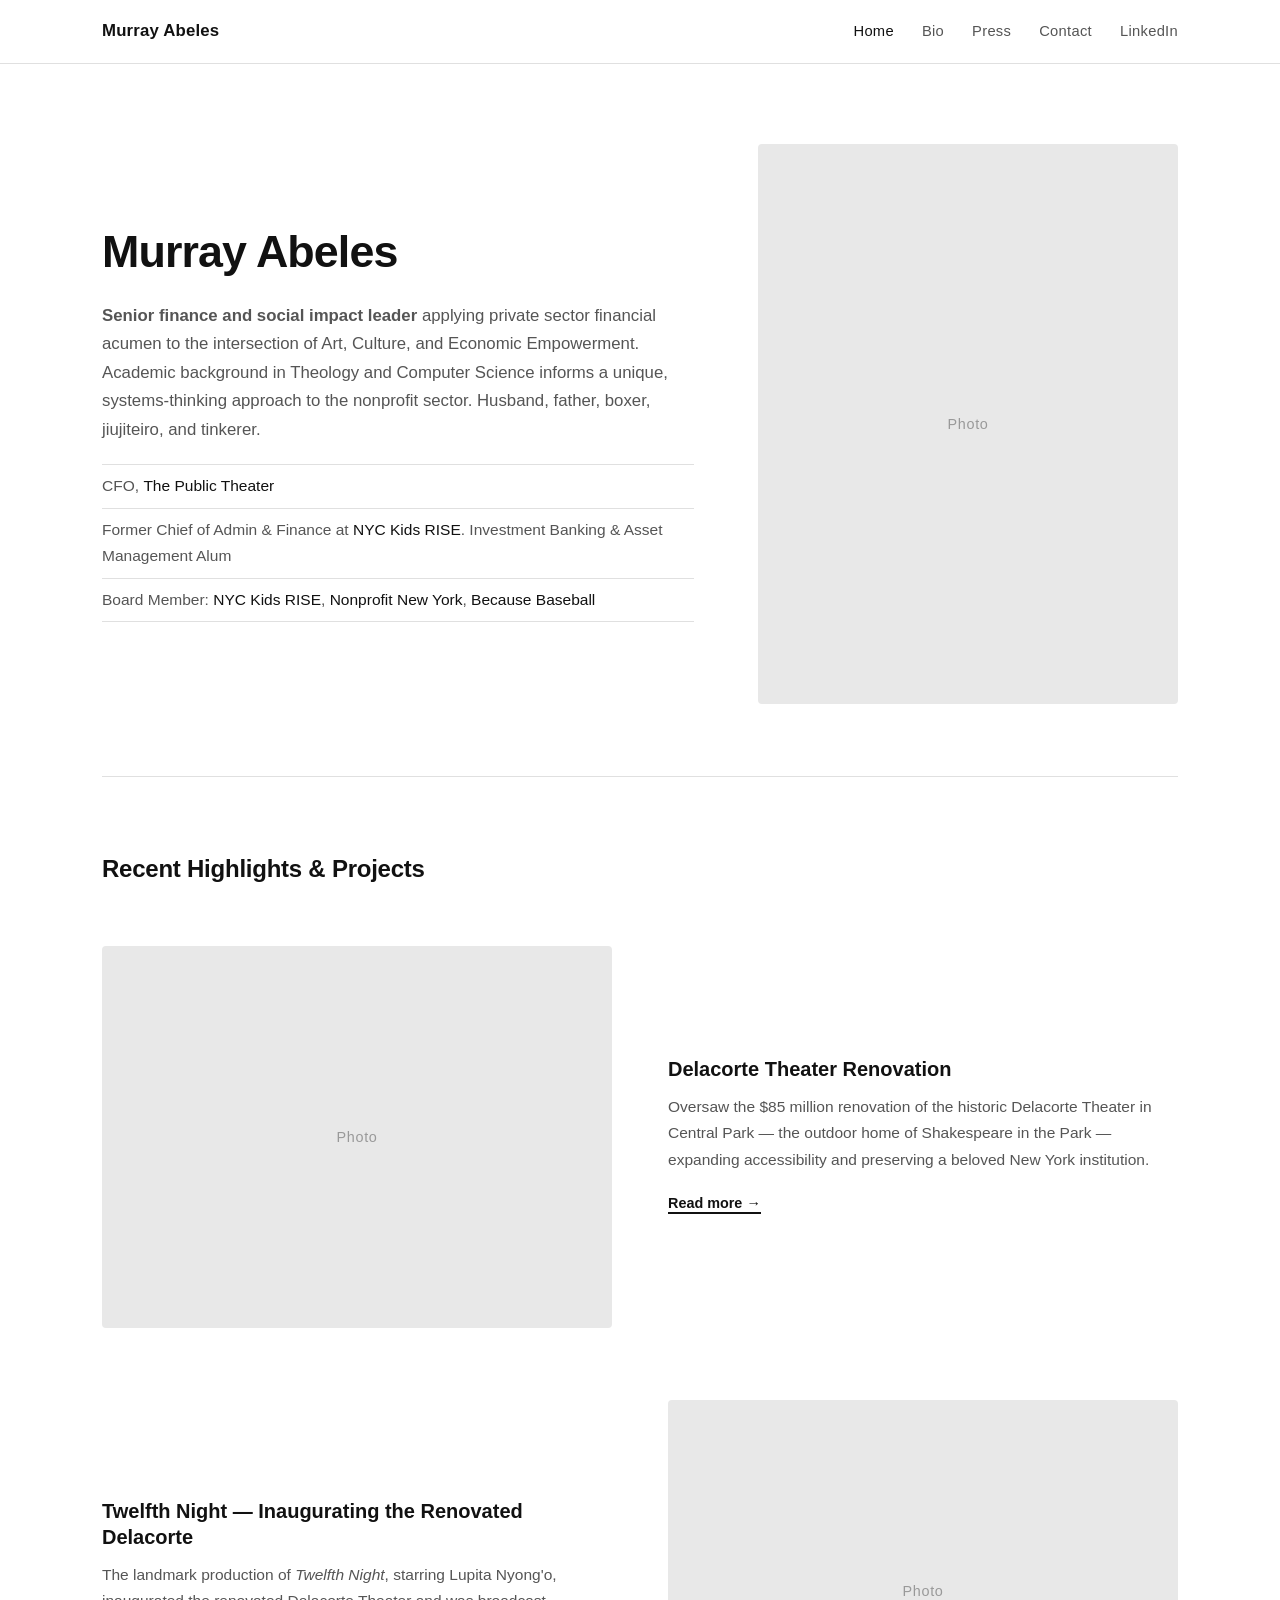
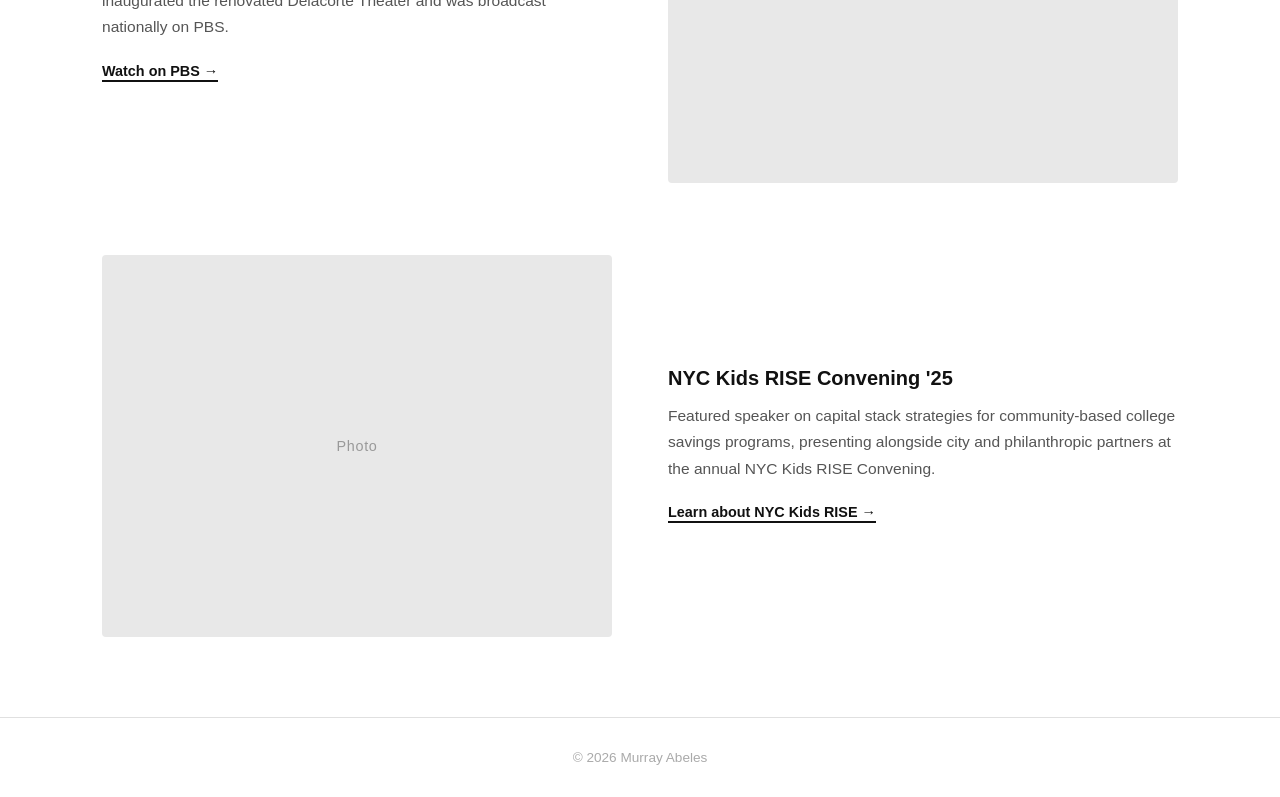
==== index.html @ f6b9f56a "Initial static site — murrayabeles.com clone Squarespace-style layout with sticky header, hero secti" ====
<!DOCTYPE html>
<html lang="en">
<head>
    <meta charset="UTF-8">
    <meta name="viewport" content="width=device-width, initial-scale=1.0">
    <title>Murray Abeles</title>
    <link rel="stylesheet" href="css/style.css">
</head>
<body>
    <header>
        <div class="header-inner">
            <a href="index.html" class="site-name">Murray Abeles</a>
            <nav>
                <a href="index.html" class="active">Home</a>
                <a href="bio.html">Bio</a>
                <a href="press.html">Press</a>
                <a href="contact.html">Contact</a>
                <a href="https://www.linkedin.com/in/murrayabeles/" target="_blank">LinkedIn</a>
            </nav>
        </div>
    </header>

    <main class="page">
        <section class="hero">
            <div class="hero-text">
                <h1>Murray Abeles</h1>
                <p><strong>Senior finance and social impact leader</strong> applying private sector financial acumen to the intersection of Art, Culture, and Economic Empowerment. Academic background in Theology and Computer Science informs a unique, systems-thinking approach to the nonprofit sector. Husband, father, boxer, jiujiteiro, and tinkerer.</p>
                <ul>
                    <li>CFO, <a href="https://publictheater.org/" target="_blank">The Public Theater</a></li>
                    <li>Former Chief of Admin &amp; Finance at <a href="https://nyckidsrise.org/" target="_blank">NYC Kids RISE</a>. Investment Banking &amp; Asset Management Alum</li>
                    <li>Board Member: <a href="http://nyckidsrise.org/about/" target="_blank">NYC Kids RISE</a>, <a href="https://www.nonprofitnewyork.org/" target="_blank">Nonprofit New York</a>, <a href="https://www.becausebaseball.org/" target="_blank">Because Baseball</a></li>
                </ul>
            </div>
            <div class="hero-photo">Photo</div>
        </section>

        <hr class="section-divider">

        <section class="featured-section">
            <h2>Recent Highlights &amp; Projects</h2>

            <div class="project-block">
                <div class="project-image">Photo</div>
                <div class="project-text">
                    <h3>Delacorte Theater Renovation</h3>
                    <p>Oversaw the $85 million renovation of the historic Delacorte Theater in Central Park — the outdoor home of Shakespeare in the Park — expanding accessibility and preserving a beloved New York institution.</p>
                    <a href="https://www.nytimes.com/2025/08/07/theater/delacorte-shakespeare-renovation.html" target="_blank">Read more &rarr;</a>
                </div>
            </div>

            <div class="project-block reverse">
                <div class="project-image">Photo</div>
                <div class="project-text">
                    <h3>Twelfth Night — Inaugurating the Renovated Delacorte</h3>
                    <p>The landmark production of <em>Twelfth Night</em>, starring Lupita Nyong'o, inaugurated the renovated Delacorte Theater and was broadcast nationally on PBS.</p>
                    <a href="https://www.pbs.org/wnet/gperf/twelfth-night-about/17254/" target="_blank">Watch on PBS &rarr;</a>
                </div>
            </div>

            <div class="project-block">
                <div class="project-image">Photo</div>
                <div class="project-text">
                    <h3>NYC Kids RISE Convening '25</h3>
                    <p>Featured speaker on capital stack strategies for community-based college savings programs, presenting alongside city and philanthropic partners at the annual NYC Kids RISE Convening.</p>
                    <a href="https://nyckidsrise.org/" target="_blank">Learn about NYC Kids RISE &rarr;</a>
                </div>
            </div>
        </section>
    </main>

    <footer>
        <p>&copy; 2026 Murray Abeles</p>
    </footer>
</body>
</html>
---- css/style.css ----
/* =========================================
   Base & Reset
   ========================================= */
*, *::before, *::after {
    box-sizing: border-box;
    margin: 0;
    padding: 0;
}

:root {
    --max-width: 1140px;
    --color-bg: #fff;
    --color-text: #111;
    --color-muted: #555;
    --color-border: #e0e0e0;
    --color-accent: #111;
    --font: -apple-system, BlinkMacSystemFont, "Segoe UI", Roboto, Helvetica, Arial, sans-serif;
    --header-height: 64px;
}

html {
    scroll-behavior: smooth;
}

body {
    font-family: var(--font);
    background: var(--color-bg);
    color: var(--color-text);
    line-height: 1.7;
    font-size: 17px;
}

/* =========================================
   Header & Nav
   ========================================= */
header {
    position: sticky;
    top: 0;
    z-index: 100;
    height: var(--header-height);
    background: rgba(255, 255, 255, 0.85);
    backdrop-filter: blur(12px);
    -webkit-backdrop-filter: blur(12px);
    border-bottom: 1px solid var(--color-border);
    display: flex;
    align-items: center;
}

header .header-inner {
    width: 100%;
    max-width: var(--max-width);
    margin: 0 auto;
    padding: 0 32px;
    display: flex;
    align-items: center;
    justify-content: space-between;
}

header .site-name {
    font-size: 1.05rem;
    font-weight: 600;
    letter-spacing: 0.01em;
    text-decoration: none;
    color: var(--color-text);
}

nav {
    display: flex;
    align-items: center;
    gap: 28px;
}

nav a {
    color: var(--color-muted);
    text-decoration: none;
    font-size: 0.92rem;
    font-weight: 500;
    letter-spacing: 0.02em;
    transition: color 0.2s;
}

nav a:hover,
nav a.active {
    color: var(--color-text);
}

/* =========================================
   Page Wrapper
   ========================================= */
.page {
    max-width: var(--max-width);
    margin: 0 auto;
    padding: 0 32px;
}

/* =========================================
   Hero (Home)
   ========================================= */
.hero {
    display: grid;
    grid-template-columns: 1fr 420px;
    gap: 64px;
    align-items: center;
    padding: 80px 0 72px;
}

.hero-text h1 {
    font-size: 2.8rem;
    font-weight: 700;
    line-height: 1.15;
    margin-bottom: 24px;
    letter-spacing: -0.02em;
}

.hero-text p {
    font-size: 1.05rem;
    color: var(--color-muted);
    margin-bottom: 20px;
}

.hero-text ul {
    list-style: none;
    padding: 0;
}

.hero-text ul li {
    padding: 8px 0;
    border-top: 1px solid var(--color-border);
    font-size: 0.97rem;
    color: var(--color-muted);
}

.hero-text ul li:last-child {
    border-bottom: 1px solid var(--color-border);
}

.hero-text ul li a {
    color: var(--color-text);
    text-decoration: none;
    font-weight: 500;
}

.hero-text ul li a:hover {
    text-decoration: underline;
}

.hero-photo {
    background: #e8e8e8;
    border-radius: 4px;
    aspect-ratio: 3/4;
    display: flex;
    align-items: center;
    justify-content: center;
    color: #999;
    font-size: 0.9rem;
    letter-spacing: 0.05em;
}

/* =========================================
   Section Divider
   ========================================= */
.section-divider {
    border: none;
    border-top: 1px solid var(--color-border);
    margin: 0;
}

/* =========================================
   Featured Projects (Home)
   ========================================= */
.featured-section {
    padding: 72px 0 80px;
}

.featured-section h2 {
    font-size: 1.5rem;
    font-weight: 700;
    margin-bottom: 56px;
    letter-spacing: -0.01em;
}

.project-block {
    display: grid;
    grid-template-columns: 1fr 1fr;
    gap: 56px;
    align-items: center;
    margin-bottom: 72px;
}

.project-block:last-child {
    margin-bottom: 0;
}

/* Alternate: image on right */
.project-block.reverse {
    direction: rtl;
}

.project-block.reverse > * {
    direction: ltr;
}

.project-image {
    background: #e8e8e8;
    border-radius: 4px;
    aspect-ratio: 4/3;
    display: flex;
    align-items: center;
    justify-content: center;
    color: #999;
    font-size: 0.9rem;
    letter-spacing: 0.05em;
}

.project-text h3 {
    font-size: 1.25rem;
    font-weight: 700;
    margin-bottom: 12px;
    line-height: 1.3;
}

.project-text p {
    color: var(--color-muted);
    font-size: 0.97rem;
    margin-bottom: 16px;
}

.project-text a {
    color: var(--color-text);
    font-weight: 600;
    font-size: 0.9rem;
    text-decoration: none;
    border-bottom: 2px solid var(--color-text);
    padding-bottom: 1px;
    transition: opacity 0.2s;
}

.project-text a:hover {
    opacity: 0.6;
}

/* =========================================
   Interior Pages (Bio, Press)
   ========================================= */
.page-header {
    padding: 64px 0 40px;
    border-bottom: 1px solid var(--color-border);
    margin-bottom: 48px;
}

.page-header h1 {
    font-size: 2.2rem;
    font-weight: 700;
    letter-spacing: -0.02em;
}

.page-content {
    padding-bottom: 80px;
}

.page-content p {
    color: var(--color-muted);
    margin-bottom: 24px;
    max-width: 720px;
}

/* =========================================
   Press Page
   ========================================= */
.press-section {
    margin-bottom: 48px;
}

.press-section h2 {
    font-size: 1.1rem;
    font-weight: 700;
    text-transform: uppercase;
    letter-spacing: 0.08em;
    color: var(--color-muted);
    margin-bottom: 20px;
}

.press-section ul {
    list-style: none;
    padding: 0;
}

.press-section ul li {
    border-top: 1px solid var(--color-border);
    padding: 14px 0;
}

.press-section ul li:last-child {
    border-bottom: 1px solid var(--color-border);
}

.press-section ul li a {
    color: var(--color-text);
    text-decoration: none;
    font-size: 0.97rem;
    font-weight: 500;
}

.press-section ul li a:hover {
    text-decoration: underline;
}

.press-note {
    color: var(--color-muted);
    font-size: 0.92rem;
    margin-bottom: 20px;
}

/* =========================================
   Contact Page
   ========================================= */
.contact-wrap {
    padding: 64px 0 80px;
    display: grid;
    grid-template-columns: 1fr 560px;
    gap: 80px;
    align-items: start;
}

.contact-intro h1 {
    font-size: 2.2rem;
    font-weight: 700;
    letter-spacing: -0.02em;
    margin-bottom: 16px;
}

.contact-intro p {
    color: var(--color-muted);
    font-size: 0.97rem;
}

.contact-card {
    background: rgba(255, 255, 255, 0.9);
    border: 2px solid var(--color-border);
    border-radius: 20px;
    padding: 40px;
}

.contact-card .form-group {
    margin-bottom: 20px;
}

.contact-card label {
    display: block;
    font-size: 0.85rem;
    font-weight: 600;
    letter-spacing: 0.04em;
    text-transform: uppercase;
    color: var(--color-muted);
    margin-bottom: 6px;
}

.contact-card input,
.contact-card textarea {
    width: 100%;
    padding: 12px 14px;
    border: 1px solid var(--color-border);
    border-radius: 6px;
    font-family: var(--font);
    font-size: 0.97rem;
    color: var(--color-text);
    background: #fafafa;
    transition: border-color 0.2s;
}

.contact-card input:focus,
.contact-card textarea:focus {
    outline: none;
    border-color: #999;
    background: #fff;
}

.contact-card textarea {
    height: 140px;
    resize: vertical;
}

.contact-card button {
    width: 100%;
    padding: 14px;
    background: var(--color-text);
    color: #fff;
    border: none;
    border-radius: 6px;
    font-family: var(--font);
    font-size: 0.97rem;
    font-weight: 600;
    cursor: pointer;
    letter-spacing: 0.02em;
    transition: opacity 0.2s;
}

.contact-card button:hover {
    opacity: 0.75;
}

.static-note {
    margin-top: 14px;
    font-size: 0.82rem;
    color: #aaa;
    text-align: center;
}

/* =========================================
   Footer
   ========================================= */
footer {
    border-top: 1px solid var(--color-border);
    padding: 28px 32px;
    text-align: center;
    font-size: 0.85rem;
    color: #aaa;
}

/* =========================================
   Responsive
   ========================================= */
@media (max-width: 900px) {
    .hero {
        grid-template-columns: 1fr;
        padding: 48px 0 40px;
        gap: 40px;
    }

    .hero-photo {
        aspect-ratio: 16/9;
        max-height: 300px;
    }

    .hero-text h1 {
        font-size: 2rem;
    }

    .project-block,
    .project-block.reverse {
        grid-template-columns: 1fr;
        direction: ltr;
        gap: 24px;
    }

    .contact-wrap {
        grid-template-columns: 1fr;
        gap: 40px;
    }
}

@media (max-width: 600px) {
    :root {
        --header-height: 56px;
    }

    .page {
        padding: 0 20px;
    }

    header .header-inner {
        padding: 0 20px;
    }

    nav {
        gap: 16px;
    }

    nav a {
        font-size: 0.85rem;
    }

    .hero-text h1 {
        font-size: 1.7rem;
    }

    footer {
        padding: 20px;
    }
}
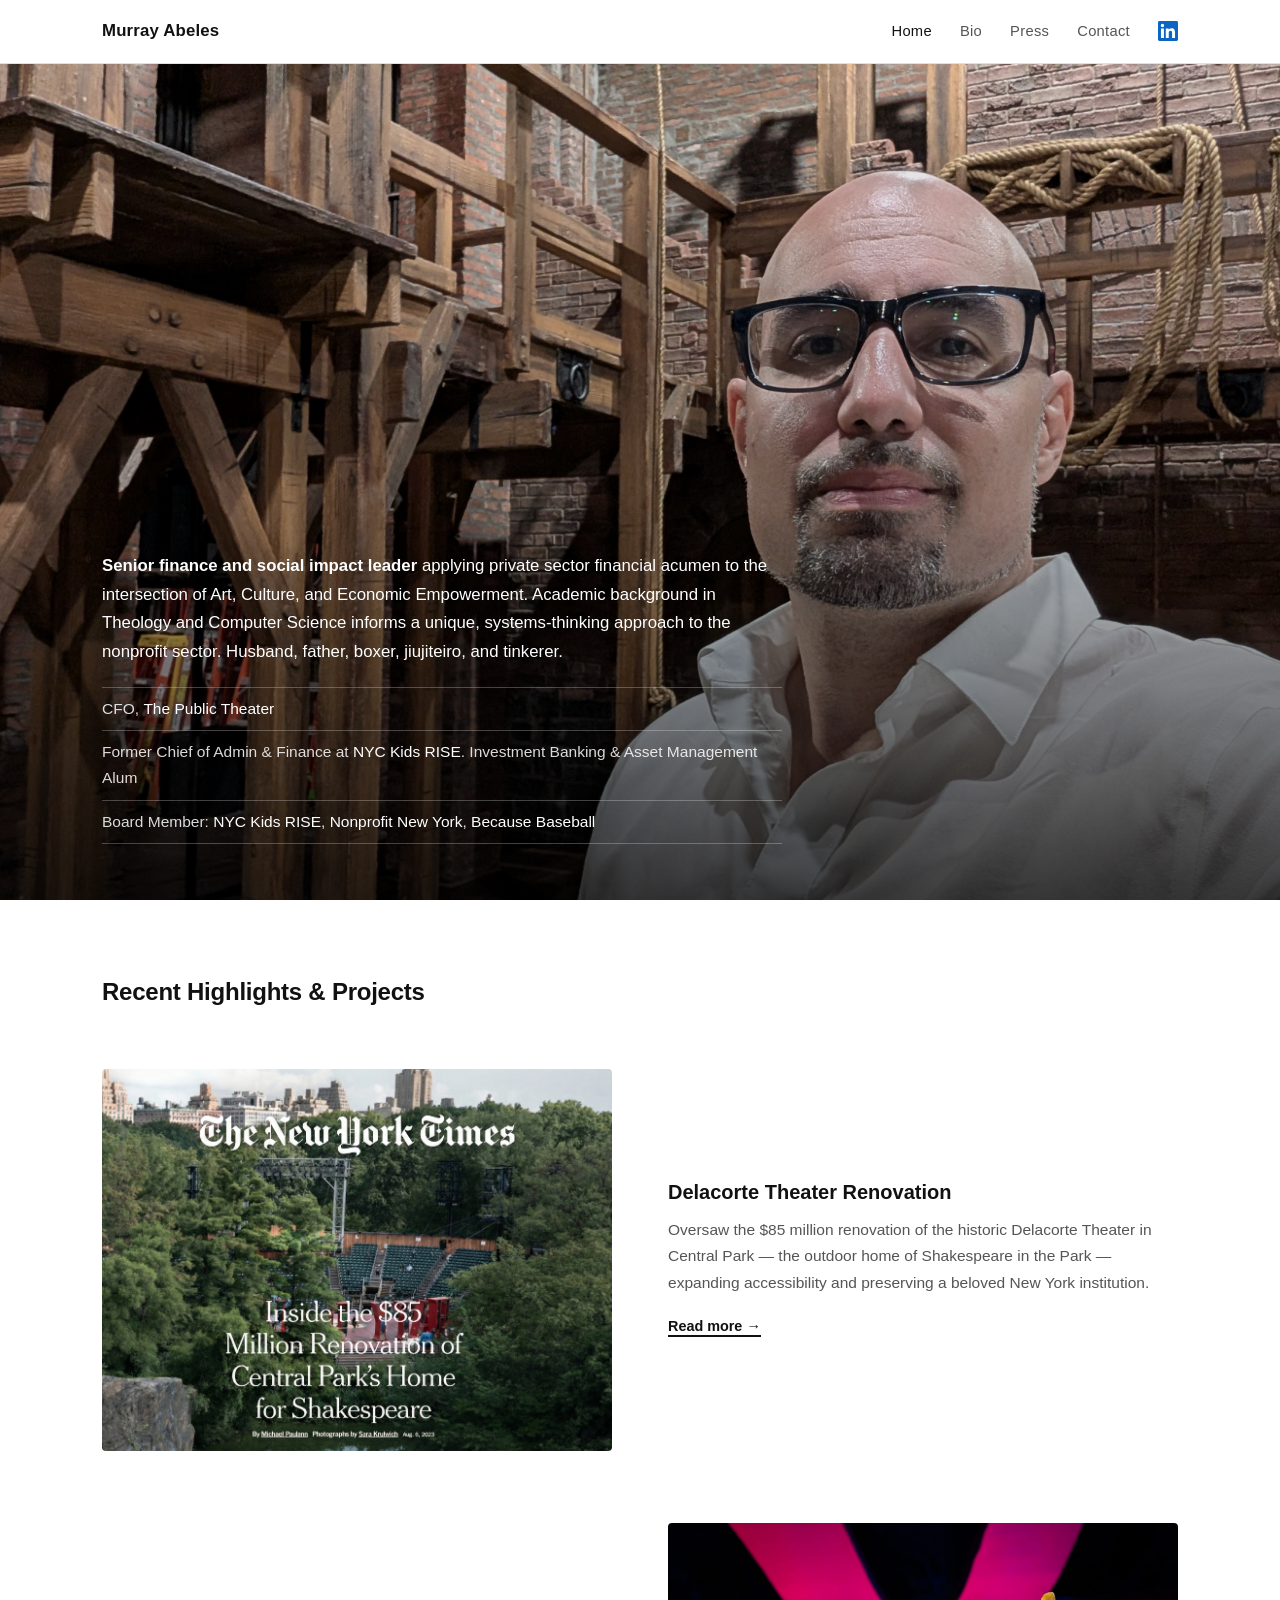
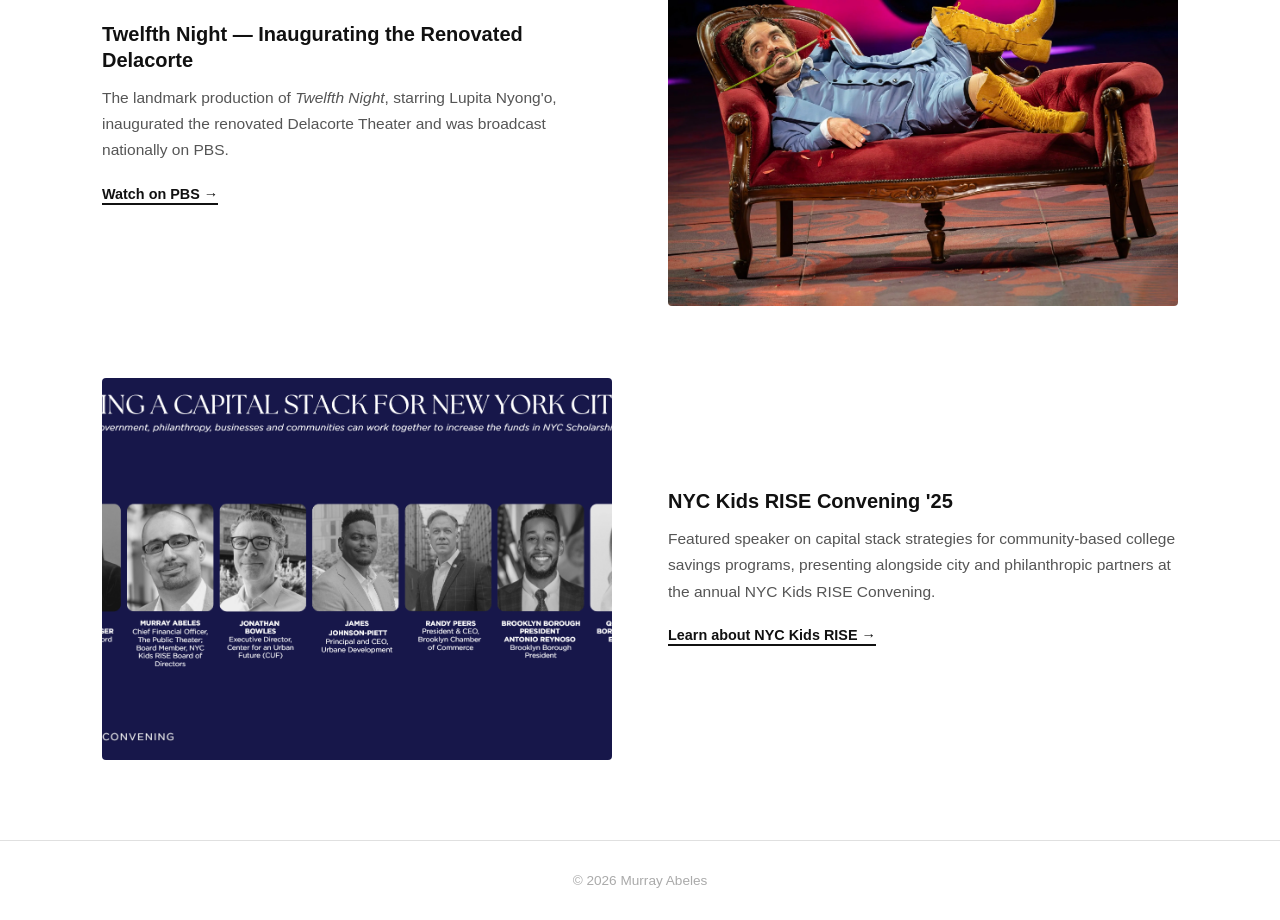
==== commit ce590251: "Add full-viewport hero image and project photos - Replace hero section with full-viewport background" ====
--- a/index.html
+++ b/index.html
@@ -15,32 +15,30 @@
                 <a href="bio.html">Bio</a>
                 <a href="press.html">Press</a>
                 <a href="contact.html">Contact</a>
-                <a href="https://www.linkedin.com/in/murrayabeles/" target="_blank">LinkedIn</a>
+                <a href="https://www.linkedin.com/in/murrayabeles/" target="_blank" class="linkedin-icon" aria-label="LinkedIn"><svg xmlns="http://www.w3.org/2000/svg" width="20" height="20" viewBox="0 0 24 24" fill="#0A66C2"><path d="M20.447 20.452h-3.554v-5.569c0-1.328-.027-3.037-1.852-3.037-1.853 0-2.136 1.445-2.136 2.939v5.667H9.351V9h3.414v1.561h.046c.477-.9 1.637-1.85 3.37-1.85 3.601 0 4.267 2.37 4.267 5.455v6.286zM5.337 7.433a2.062 2.062 0 0 1-2.063-2.065 2.064 2.064 0 1 1 2.063 2.065zm1.782 13.019H3.555V9h3.564v11.452zM22.225 0H1.771C.792 0 0 .774 0 1.729v20.542C0 23.227.792 24 1.771 24h20.451C23.2 24 24 23.227 24 22.271V1.729C24 .774 23.2 0 22.222 0h.003z"/></svg></a>
             </nav>
         </div>
     </header>
 
+    <section class="hero-full">
+        <div class="hero-overlay"></div>
+        <div class="hero-content">
+            <p><strong>Senior finance and social impact leader</strong> applying private sector financial acumen to the intersection of Art, Culture, and Economic Empowerment. Academic background in Theology and Computer Science informs a unique, systems-thinking approach to the nonprofit sector. Husband, father, boxer, jiujiteiro, and tinkerer.</p>
+            <ul>
+                <li>CFO, <a href="https://publictheater.org/" target="_blank">The Public Theater</a></li>
+                <li>Former Chief of Admin &amp; Finance at <a href="https://nyckidsrise.org/" target="_blank">NYC Kids RISE</a>. Investment Banking &amp; Asset Management Alum</li>
+                <li>Board Member: <a href="http://nyckidsrise.org/about/" target="_blank">NYC Kids RISE</a>, <a href="https://www.nonprofitnewyork.org/" target="_blank">Nonprofit New York</a>, <a href="https://www.becausebaseball.org/" target="_blank">Because Baseball</a></li>
+            </ul>
+        </div>
+    </section>
+
     <main class="page">
-        <section class="hero">
-            <div class="hero-text">
-                <h1>Murray Abeles</h1>
-                <p><strong>Senior finance and social impact leader</strong> applying private sector financial acumen to the intersection of Art, Culture, and Economic Empowerment. Academic background in Theology and Computer Science informs a unique, systems-thinking approach to the nonprofit sector. Husband, father, boxer, jiujiteiro, and tinkerer.</p>
-                <ul>
-                    <li>CFO, <a href="https://publictheater.org/" target="_blank">The Public Theater</a></li>
-                    <li>Former Chief of Admin &amp; Finance at <a href="https://nyckidsrise.org/" target="_blank">NYC Kids RISE</a>. Investment Banking &amp; Asset Management Alum</li>
-                    <li>Board Member: <a href="http://nyckidsrise.org/about/" target="_blank">NYC Kids RISE</a>, <a href="https://www.nonprofitnewyork.org/" target="_blank">Nonprofit New York</a>, <a href="https://www.becausebaseball.org/" target="_blank">Because Baseball</a></li>
-                </ul>
-            </div>
-            <div class="hero-photo">Photo</div>
-        </section>
-
-        <hr class="section-divider">
 
         <section class="featured-section">
             <h2>Recent Highlights &amp; Projects</h2>
 
             <div class="project-block">
-                <div class="project-image">Photo</div>
+                <div class="project-image"><img src="images/Gemini_Generated_Image_oh601hoh601hoh60.webp" alt="Delacorte Theater Renovation"></div>
                 <div class="project-text">
                     <h3>Delacorte Theater Renovation</h3>
                     <p>Oversaw the $85 million renovation of the historic Delacorte Theater in Central Park — the outdoor home of Shakespeare in the Park — expanding accessibility and preserving a beloved New York institution.</p>
@@ -49,7 +47,7 @@
             </div>
 
             <div class="project-block reverse">
-                <div class="project-image">Photo</div>
+                <div class="project-image"><img src="images/15r.webp" alt="Twelfth Night at the Delacorte"></div>
                 <div class="project-text">
                     <h3>Twelfth Night — Inaugurating the Renovated Delacorte</h3>
                     <p>The landmark production of <em>Twelfth Night</em>, starring Lupita Nyong'o, inaugurated the renovated Delacorte Theater and was broadcast nationally on PBS.</p>
@@ -58,7 +56,7 @@
             </div>
 
             <div class="project-block">
-                <div class="project-image">Photo</div>
+                <div class="project-image"><img src="images/Screenshot+2025-11-24+150831.webp" alt="NYC Kids RISE Convening 2025"></div>
                 <div class="project-text">
                     <h3>NYC Kids RISE Convening '25</h3>
                     <p>Featured speaker on capital stack strategies for community-based college savings programs, presenting alongside city and philanthropic partners at the annual NYC Kids RISE Convening.</p>
--- a/css/style.css
+++ b/css/style.css
@@ -84,6 +84,21 @@
     color: var(--color-text);
 }
 
+nav a.linkedin-icon {
+    display: flex;
+    align-items: center;
+    line-height: 1;
+}
+
+nav a.linkedin-icon svg {
+    display: block;
+    transition: opacity 0.2s;
+}
+
+nav a.linkedin-icon:hover svg {
+    opacity: 0.7;
+}
+
 /* =========================================
    Page Wrapper
    ========================================= */
@@ -94,66 +109,68 @@
 }
 
 /* =========================================
-   Hero (Home)
-   ========================================= */
-.hero {
-    display: grid;
-    grid-template-columns: 1fr 420px;
-    gap: 64px;
-    align-items: center;
-    padding: 80px 0 72px;
-}
-
-.hero-text h1 {
-    font-size: 2.8rem;
-    font-weight: 700;
-    line-height: 1.15;
-    margin-bottom: 24px;
-    letter-spacing: -0.02em;
-}
-
-.hero-text p {
+   Hero Full-Viewport (Home)
+   ========================================= */
+.hero-full {
+    position: relative;
+    height: calc(100vh - var(--header-height));
+    background: url('../images/hero.jpg') center center / cover no-repeat;
+    display: flex;
+    align-items: flex-end;
+}
+
+.hero-overlay {
+    position: absolute;
+    inset: 0;
+    background: linear-gradient(to top, rgba(0,0,0,0.75) 0%, rgba(0,0,0,0.2) 50%, rgba(0,0,0,0.05) 100%);
+}
+
+.hero-content {
+    position: relative;
+    z-index: 1;
+    width: 100%;
+    max-width: var(--max-width);
+    margin: 0 auto;
+    padding: 0 32px 56px;
+    color: #fff;
+}
+
+.hero-content p {
     font-size: 1.05rem;
-    color: var(--color-muted);
+    line-height: 1.7;
     margin-bottom: 20px;
-}
-
-.hero-text ul {
+    max-width: 680px;
+}
+
+.hero-content strong {
+    color: #fff;
+}
+
+.hero-content ul {
     list-style: none;
     padding: 0;
-}
-
-.hero-text ul li {
+    max-width: 680px;
+}
+
+.hero-content ul li {
     padding: 8px 0;
-    border-top: 1px solid var(--color-border);
+    border-top: 1px solid rgba(255,255,255,0.25);
     font-size: 0.97rem;
-    color: var(--color-muted);
-}
-
-.hero-text ul li:last-child {
-    border-bottom: 1px solid var(--color-border);
-}
-
-.hero-text ul li a {
-    color: var(--color-text);
+    color: rgba(255,255,255,0.85);
+}
+
+.hero-content ul li:last-child {
+    border-bottom: 1px solid rgba(255,255,255,0.25);
+}
+
+.hero-content ul li a {
+    color: #fff;
     text-decoration: none;
     font-weight: 500;
 }
 
-.hero-text ul li a:hover {
+.hero-content ul li a:hover {
     text-decoration: underline;
-}
-
-.hero-photo {
-    background: #e8e8e8;
-    border-radius: 4px;
-    aspect-ratio: 3/4;
-    display: flex;
-    align-items: center;
-    justify-content: center;
-    color: #999;
-    font-size: 0.9rem;
-    letter-spacing: 0.05em;
 }
 
 /* =========================================
@@ -201,15 +218,16 @@
 }
 
 .project-image {
-    background: #e8e8e8;
     border-radius: 4px;
     aspect-ratio: 4/3;
-    display: flex;
-    align-items: center;
-    justify-content: center;
-    color: #999;
-    font-size: 0.9rem;
-    letter-spacing: 0.05em;
+    overflow: hidden;
+}
+
+.project-image img {
+    width: 100%;
+    height: 100%;
+    object-fit: cover;
+    display: block;
 }
 
 .project-text h3 {
@@ -294,14 +312,40 @@
     border-bottom: 1px solid var(--color-border);
 }
 
-.press-section ul li a {
+.press-item {
+    display: flex;
+    align-items: flex-start;
+    gap: 16px;
+}
+
+.press-logo {
+    flex-shrink: 0;
+    width: 20px;
+    height: 20px;
+    margin-top: 2px;
+}
+
+.press-logo img {
+    width: 20px;
+    height: 20px;
+    object-fit: contain;
+    opacity: 0.5;
+    transition: opacity 0.2s;
+}
+
+.press-section ul li:hover .press-logo img {
+    opacity: 1;
+}
+
+.press-item a {
     color: var(--color-text);
     text-decoration: none;
     font-size: 0.97rem;
     font-weight: 500;
-}
-
-.press-section ul li a:hover {
+    line-height: 1.4;
+}
+
+.press-item a:hover {
     text-decoration: underline;
 }
 
@@ -421,19 +465,8 @@
    Responsive
    ========================================= */
 @media (max-width: 900px) {
-    .hero {
-        grid-template-columns: 1fr;
-        padding: 48px 0 40px;
-        gap: 40px;
-    }
-
-    .hero-photo {
-        aspect-ratio: 16/9;
-        max-height: 300px;
-    }
-
-    .hero-text h1 {
-        font-size: 2rem;
+    .hero-full {
+        height: 80vh;
     }
 
     .project-block,
@@ -470,8 +503,8 @@
         font-size: 0.85rem;
     }
 
-    .hero-text h1 {
-        font-size: 1.7rem;
+    .hero-content {
+        padding: 0 20px 40px;
     }
 
     footer {
